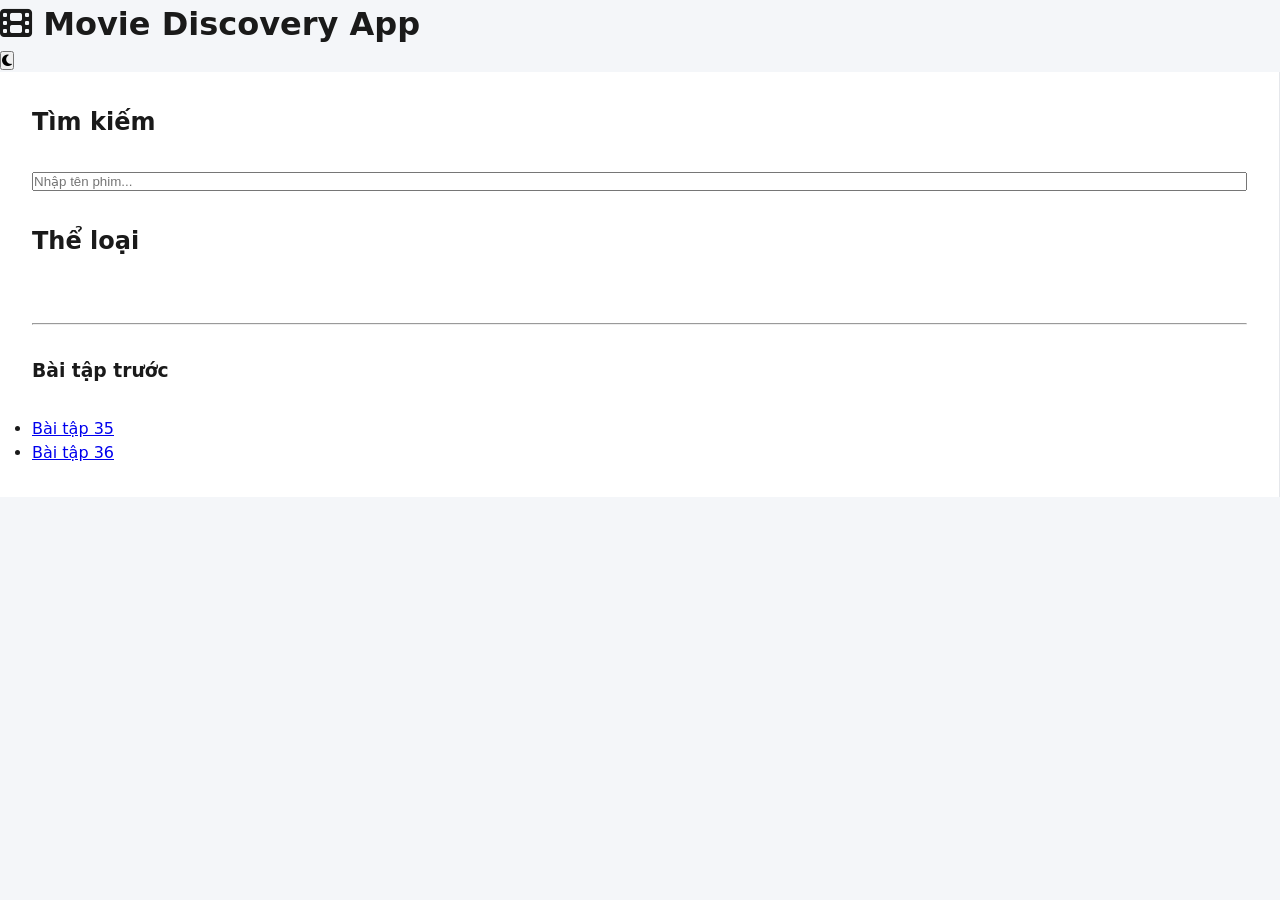
==== index.html @ 79644e48 "Update index.html" ====
<!DOCTYPE html>
<html lang="vi">
<head>
    <meta charset="UTF-8">
    <meta name="viewport" content="width=device-width, initial-scale=1.0">
    <title>Movie Discovery App</title>

    <link rel="stylesheet" href="css/style.css">

    <link rel="stylesheet"
        href="https://cdnjs.cloudflare.com/ajax/libs/font-awesome/6.6.0/css/all.min.css">
</head>
<body>

    <!-- Header -->
    <header>
        <h1><i class="fa-solid fa-film"></i> Movie Discovery App</h1>

        <button id="themeToggle">
            <i class="fa-solid fa-moon"></i>
        </button>
    </header>

    <!-- Layout -->
    <div class="container">

        <!-- Sidebar -->
        <aside class="sidebar">

            <h2>Tìm kiếm</h2>

            <input
                type="text"
                id="searchInput"
                placeholder="Nhập tên phim..."
            >

            <h2>Thể loại</h2>

            <div id="genreList">
                <!-- JS tự tạo checkbox -->
            </div>

            <hr>

            <h3>Bài tập trước</h3>

            <ul class="exercise-links">
                <li>
                    <a href="#" target="_blank">
                        Bài tập 35
                    </a>
                </li>

                <li>
                    <a href="#" target="_blank">
                        Bài tập 36
                    </a>
                </li>
            </ul>

        </aside>

        <!-- Main -->
        <main>

            <div id="movieContainer" class="movie-grid">

                <!-- JS render movie card -->

            </div>

        </main>

    </div>



    <!-- Modal -->

    <div id="movieModal" class="modal">

        <div class="modal-content">

            <span id="closeModal">&times;</span>

            <img
                id="modalPoster"
                src=""
                alt=""
            >

            <div class="modal-info">

                <h2 id="modalTitle"></h2>

                <p><strong>Năm:</strong> <span id="modalYear"></span></p>

                <p><strong>Thể loại:</strong> <span id="modalGenre"></span></p>

                <p><strong>Đạo diễn:</strong> <span id="modalDirector"></span></p>

                <p><strong>Diễn viên:</strong> <span id="modalActors"></span></p>

                <p id="modalDescription"></p>

            </div>

        </div>

    </div>



    <script src="js/app.js"></script>

</body>
</html>
---- css/style.css ----
:root {
    --bg-color: #f4f6f9;
    --card-bg: #ffffff;
    --text-color: #1a1a1a;
    --text-muted: #666666;
    --accent-color: #2563eb;
    --sidebar-bg: #ffffff;
    --border-color: #e5e7eb;
    --header-bg: #ffffff;
    --shadow: 0 4px 6px -1px rgba(0, 0, 0, 0.1), 0 2px 4px -1px rgba(0, 0, 0, 0.06);
    --modal-overlay: rgba(0, 0, 0, 0.5);
}

body.dark-mode {
    --bg-color: #0f172a;
    --card-bg: #1e293b;
    --text-color: #f8fafc;
    --text-muted: #94a3b8;
    --accent-color: #3b82f6;
    --sidebar-bg: #1e293b;
    --border-color: #334155;
    --header-bg: #1e293b;
    --shadow: 0 4px 6px -1px rgba(0, 0, 0, 0.5);
    --modal-overlay: rgba(0, 0, 0, 0.8);
}

* {
    box-sizing: border-box;
    margin: 0;
    padding: 0;
}

body {
    font-family: system-ui, -apple-system, BlinkMacSystemFont, 'Segoe UI', Roboto, Oxygen, Ubuntu, Cantarell, sans-serif;
    background-color: var(--bg-color);
    color: var(--text-color);
    transition: background-color 0.3s, color 0.3s;
    line-height: 1.5;
}

.app-header {
    background-color: var(--header-bg);
    border-bottom: 1px solid var(--border-color);
    position: sticky;
    top: 0;
    z-index: 10;
    padding: 1rem 2rem;
}

.header-container {
    display: flex;
    justify-content: space-between;
    align-items: center;
    max-width: 1400px;
    margin: 0 auto;
}

.logo {
    font-size: 1.5rem;
    font-weight: 700;
    color: var(--accent-color);
}

.mode-toggle {
    display: flex;
    align-items: center;
    gap: 0.5rem;
}

.mode-label {
    font-size: 0.875rem;
    font-weight: 500;
}

.switch {
    position: relative;
    display: inline-block;
    width: 48px;
    height: 24px;
}

.switch input {
    opacity: 0;
    width: 0;
    height: 0;
}

.slider {
    position: absolute;
    cursor: pointer;
    top: 0;
    left: 0;
    right: 0;
    bottom: 0;
    background-color: #cbd5e1;
    transition: .3s;
    border-radius: 24px;
}

.slider:before {
    position: absolute;
    content: "";
    height: 18px;
    width: 18px;
    left: 3px;
    bottom: 3px;
    background-color: white;
    transition: .3s;
    border-radius: 50%;
}

input:checked + .slider {
    background-color: var(--accent-color);
}

input:checked + .slider:before {
    transform: translateX(24px);
}

.app-container {
    display: grid;
    grid-template-columns: 300px 1fr;
    min-height: calc(100vh - 65px);
    max-width: 1400px;
    margin: 0 auto;
}

.sidebar {
    background-color: var(--sidebar-bg);
    border-right: 1px solid var(--border-color);
    padding: 2rem;
    display: flex;
    flex-direction: column;
    gap: 2rem;
}

.filter-section h3, .previous-assignments h3 {
    font-size: 1rem;
    margin-bottom: 0.75rem;
    font-weight: 600;
}

#search-input {
    width: 100%;
    padding: 0.75rem;
    border: 1px solid var(--border-color);
    border-radius: 0.5rem;
    background-color: var(--bg-color);
    color: var(--text-color);
    outline: none;
    font-size: 0.9rem;
}

#search-input:focus {
    border-color: var(--accent-color);
}

.checkbox-group {
    display: flex;
    flex-direction: column;
    gap: 0.5rem;
    max-height: 250px;
    overflow-y: auto;
}

.checkbox-label {
    display: flex;
    align-items: center;
    gap: 0.5rem;
    font-size: 0.9rem;
    cursor: pointer;
}

.checkbox-label input {
    cursor: pointer;
    width: 16px;
    height: 16px;
}

.previous-assignments {
    margin-top: auto;
    display: flex;
    flex-direction: column;
    gap: 0.5rem;
}

.btn-link {
    display: block;
    text-align: center;
    padding: 0.5rem;
    background-color: var(--bg-color);
    color: var(--text-color);
    text-decoration: none;
    border: 1px solid var(--border-color);
    border-radius: 0.25rem;
    font-size: 0.85rem;
    transition: all 0.2s;
}

.btn-link:hover {
    background-color: var(--accent-color);
    color: #ffffff;
    border-color: var(--accent-color);
}

.main-content {
    padding: 2rem;
}

.movies-grid {
    display: grid;
    grid-template-columns: repeat(auto-fill, minmax(220px, 1fr));
    gap: 2rem;
}

.movie-card {
    background-color: var(--card-bg);
    border-radius: 0.75rem;
    overflow: hidden;
    box-shadow: var(--shadow);
    cursor: pointer;
    transition: transform 0.3s ease, box-shadow 0.3s ease;
    display: flex;
    flex-direction: column;
}

.movie-card:hover {
    transform: translateY(-5px);
    box-shadow: 0 10px 15px -3px rgba(0, 0, 0, 0.1), 0 4px 6px -2px rgba(0, 0, 0, 0.05);
}

.movie-poster {
    width: 100%;
    height: 320px;
    object-fit: cover;
    background-color: #cbd5e1;
}

.movie-info {
    padding: 1rem;
    display: flex;
    flex-direction: column;
    flex-grow: 1;
}

.movie-title {
    font-size: 1rem;
    font-weight: 600;
    margin-bottom: 0.25rem;
    white-space: nowrap;
    overflow: hidden;
    text-overflow: ellipsis;
}

.movie-year {
    font-size: 0.85rem;
    color: var(--text-muted);
}

.modal {
    display: none;
    position: fixed;
    top: 0;
    left: 0;
    width: 100%;
    height: 100%;
    background-color: var(--modal-overlay);
    z-index: 100;
    justify-content: center;
    align-items: center;
    padding: 1rem;
}

.modal-content {
    background-color: var(--card-bg);
    color: var(--text-color);
    width: 100%;
    max-width: 650px;
    border-radius: 0.75rem;
    position: relative;
    box-shadow: var(--shadow);
    animation: fadeIn 0.3s ease;
    overflow: hidden;
}

@keyframes fadeIn {
    from { opacity: 0; transform: scale(0.95); }
    to { opacity: 1; transform: scale(1); }
}

.close-modal {
    position: absolute;
    top: 1rem;
    right: 1.25rem;
    font-size: 2rem;
    font-weight: 300;
    cursor: pointer;
    color: var(--text-muted);
    z-index: 1;
}

.close-modal:hover {
    color: var(--text-color);
}

.modal-body {
    display: grid;
    grid-template-columns: 220px 1fr;
    gap: 1.5rem;
    padding: 2rem;
}

.modal-poster {
    width: 100%;
    height: 330px;
    object-fit: cover;
    border-radius: 0.5rem;
}

.modal-details {
    display: flex;
    flex-direction: column;
    gap: 0.75rem;
}

.modal-title {
    font-size: 1.5rem;
    font-weight: 700;
}

.modal-meta {
    font-size: 0.9rem;
    color: var(--text-muted);
}

.modal-desc {
    font-size: 0.95rem;
    margin-top: 0.5rem;
}

.modal-field {
    font-size: 0.9rem;
}

.modal-field strong {
    color: var(--accent-color);
}

@media (max-width: 900px) {
    .app-container {
        grid-template-columns: 1fr;
    }
    .sidebar {
        border-right: none;
        border-bottom: 1px solid var(--border-color);
        padding: 1.5rem;
    }
}

@media (max-width: 600px) {
    .modal-body {
        grid-template-columns: 1fr;
        padding: 1.5rem;
    }
    .modal-poster {
        height: 250px;
    }
    .header-container {
        padding: 0.5rem 1rem;
    }
    .main-content {
        padding: 1rem;
    }
}
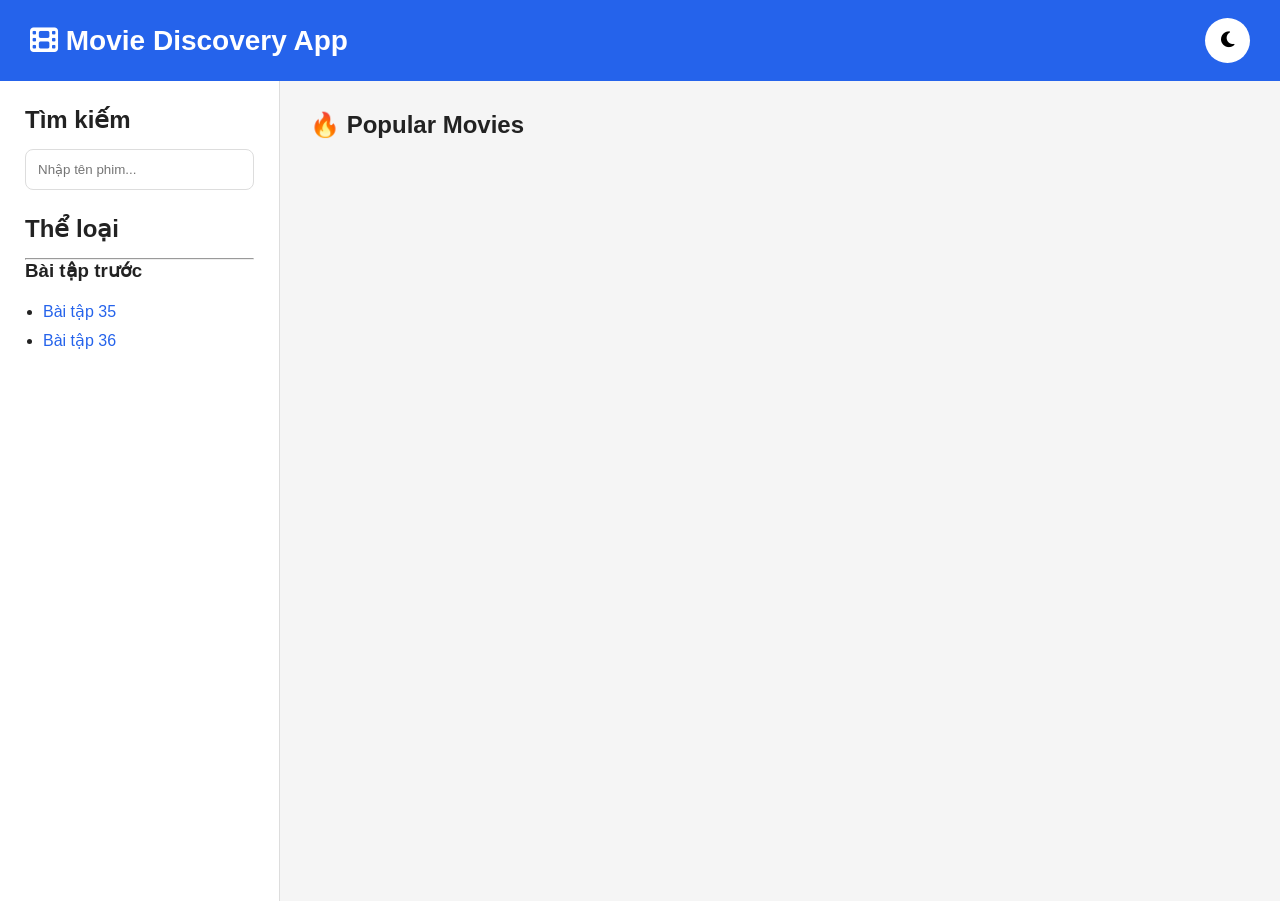
==== commit f6208172: "Update index.html" ====
--- a/index.html
+++ b/index.html
@@ -62,15 +62,17 @@
         </aside>
 
         <!-- Main -->
-        <main>
+<main>
 
-            <div id="movieContainer" class="movie-grid">
+    <h2 class="section-title">
+        🔥 Popular Movies
+    </h2>
 
-                <!-- JS render movie card -->
+    <div id="movieContainer" class="movie-grid">
 
-            </div>
+    </div>
 
-        </main>
+</main>
 
     </div>
 
--- a/css/style.css
+++ b/css/style.css
@@ -1,374 +1,365 @@
-:root {
-    --bg-color: #f4f6f9;
-    --card-bg: #ffffff;
-    --text-color: #1a1a1a;
-    --text-muted: #666666;
-    --accent-color: #2563eb;
-    --sidebar-bg: #ffffff;
-    --border-color: #e5e7eb;
-    --header-bg: #ffffff;
-    --shadow: 0 4px 6px -1px rgba(0, 0, 0, 0.1), 0 2px 4px -1px rgba(0, 0, 0, 0.06);
-    --modal-overlay: rgba(0, 0, 0, 0.5);
-}
-
-body.dark-mode {
-    --bg-color: #0f172a;
-    --card-bg: #1e293b;
-    --text-color: #f8fafc;
-    --text-muted: #94a3b8;
-    --accent-color: #3b82f6;
-    --sidebar-bg: #1e293b;
-    --border-color: #334155;
-    --header-bg: #1e293b;
-    --shadow: 0 4px 6px -1px rgba(0, 0, 0, 0.5);
-    --modal-overlay: rgba(0, 0, 0, 0.8);
-}
-
-* {
-    box-sizing: border-box;
-    margin: 0;
-    padding: 0;
-}
-
-body {
-    font-family: system-ui, -apple-system, BlinkMacSystemFont, 'Segoe UI', Roboto, Oxygen, Ubuntu, Cantarell, sans-serif;
-    background-color: var(--bg-color);
-    color: var(--text-color);
-    transition: background-color 0.3s, color 0.3s;
-    line-height: 1.5;
-}
-
-.app-header {
-    background-color: var(--header-bg);
-    border-bottom: 1px solid var(--border-color);
-    position: sticky;
-    top: 0;
-    z-index: 10;
-    padding: 1rem 2rem;
-}
-
-.header-container {
-    display: flex;
-    justify-content: space-between;
-    align-items: center;
-    max-width: 1400px;
-    margin: 0 auto;
-}
-
-.logo {
-    font-size: 1.5rem;
-    font-weight: 700;
-    color: var(--accent-color);
-}
-
-.mode-toggle {
-    display: flex;
-    align-items: center;
-    gap: 0.5rem;
-}
-
-.mode-label {
-    font-size: 0.875rem;
-    font-weight: 500;
-}
-
-.switch {
-    position: relative;
-    display: inline-block;
-    width: 48px;
-    height: 24px;
-}
-
-.switch input {
-    opacity: 0;
-    width: 0;
-    height: 0;
-}
-
-.slider {
-    position: absolute;
-    cursor: pointer;
-    top: 0;
-    left: 0;
-    right: 0;
-    bottom: 0;
-    background-color: #cbd5e1;
-    transition: .3s;
-    border-radius: 24px;
-}
-
-.slider:before {
-    position: absolute;
-    content: "";
-    height: 18px;
-    width: 18px;
-    left: 3px;
-    bottom: 3px;
-    background-color: white;
-    transition: .3s;
-    border-radius: 50%;
-}
-
-input:checked + .slider {
-    background-color: var(--accent-color);
-}
-
-input:checked + .slider:before {
-    transform: translateX(24px);
-}
-
-.app-container {
-    display: grid;
-    grid-template-columns: 300px 1fr;
-    min-height: calc(100vh - 65px);
-    max-width: 1400px;
-    margin: 0 auto;
-}
-
-.sidebar {
-    background-color: var(--sidebar-bg);
-    border-right: 1px solid var(--border-color);
-    padding: 2rem;
-    display: flex;
-    flex-direction: column;
-    gap: 2rem;
-}
-
-.filter-section h3, .previous-assignments h3 {
-    font-size: 1rem;
-    margin-bottom: 0.75rem;
-    font-weight: 600;
-}
-
-#search-input {
-    width: 100%;
-    padding: 0.75rem;
-    border: 1px solid var(--border-color);
-    border-radius: 0.5rem;
-    background-color: var(--bg-color);
-    color: var(--text-color);
-    outline: none;
-    font-size: 0.9rem;
-}
-
-#search-input:focus {
-    border-color: var(--accent-color);
-}
-
-.checkbox-group {
-    display: flex;
-    flex-direction: column;
-    gap: 0.5rem;
-    max-height: 250px;
-    overflow-y: auto;
-}
-
-.checkbox-label {
-    display: flex;
-    align-items: center;
-    gap: 0.5rem;
-    font-size: 0.9rem;
-    cursor: pointer;
-}
-
-.checkbox-label input {
-    cursor: pointer;
-    width: 16px;
-    height: 16px;
-}
-
-.previous-assignments {
-    margin-top: auto;
-    display: flex;
-    flex-direction: column;
-    gap: 0.5rem;
-}
-
-.btn-link {
-    display: block;
-    text-align: center;
-    padding: 0.5rem;
-    background-color: var(--bg-color);
-    color: var(--text-color);
-    text-decoration: none;
-    border: 1px solid var(--border-color);
-    border-radius: 0.25rem;
-    font-size: 0.85rem;
-    transition: all 0.2s;
-}
-
-.btn-link:hover {
-    background-color: var(--accent-color);
-    color: #ffffff;
-    border-color: var(--accent-color);
-}
-
-.main-content {
-    padding: 2rem;
-}
-
-.movies-grid {
-    display: grid;
-    grid-template-columns: repeat(auto-fill, minmax(220px, 1fr));
-    gap: 2rem;
-}
-
-.movie-card {
-    background-color: var(--card-bg);
-    border-radius: 0.75rem;
-    overflow: hidden;
-    box-shadow: var(--shadow);
-    cursor: pointer;
-    transition: transform 0.3s ease, box-shadow 0.3s ease;
-    display: flex;
-    flex-direction: column;
-}
-
-.movie-card:hover {
-    transform: translateY(-5px);
-    box-shadow: 0 10px 15px -3px rgba(0, 0, 0, 0.1), 0 4px 6px -2px rgba(0, 0, 0, 0.05);
-}
-
-.movie-poster {
-    width: 100%;
-    height: 320px;
-    object-fit: cover;
-    background-color: #cbd5e1;
-}
-
-.movie-info {
-    padding: 1rem;
-    display: flex;
-    flex-direction: column;
-    flex-grow: 1;
-}
-
-.movie-title {
-    font-size: 1rem;
-    font-weight: 600;
-    margin-bottom: 0.25rem;
-    white-space: nowrap;
-    overflow: hidden;
-    text-overflow: ellipsis;
-}
-
-.movie-year {
-    font-size: 0.85rem;
-    color: var(--text-muted);
-}
-
-.modal {
-    display: none;
-    position: fixed;
-    top: 0;
-    left: 0;
-    width: 100%;
-    height: 100%;
-    background-color: var(--modal-overlay);
-    z-index: 100;
-    justify-content: center;
-    align-items: center;
-    padding: 1rem;
-}
-
-.modal-content {
-    background-color: var(--card-bg);
-    color: var(--text-color);
-    width: 100%;
-    max-width: 650px;
-    border-radius: 0.75rem;
-    position: relative;
-    box-shadow: var(--shadow);
-    animation: fadeIn 0.3s ease;
-    overflow: hidden;
-}
-
-@keyframes fadeIn {
-    from { opacity: 0; transform: scale(0.95); }
-    to { opacity: 1; transform: scale(1); }
-}
-
-.close-modal {
-    position: absolute;
-    top: 1rem;
-    right: 1.25rem;
-    font-size: 2rem;
-    font-weight: 300;
-    cursor: pointer;
-    color: var(--text-muted);
-    z-index: 1;
-}
-
-.close-modal:hover {
-    color: var(--text-color);
-}
-
-.modal-body {
-    display: grid;
-    grid-template-columns: 220px 1fr;
-    gap: 1.5rem;
-    padding: 2rem;
-}
-
-.modal-poster {
-    width: 100%;
-    height: 330px;
-    object-fit: cover;
-    border-radius: 0.5rem;
-}
-
-.modal-details {
-    display: flex;
-    flex-direction: column;
-    gap: 0.75rem;
-}
-
-.modal-title {
-    font-size: 1.5rem;
-    font-weight: 700;
-}
-
-.modal-meta {
-    font-size: 0.9rem;
-    color: var(--text-muted);
-}
-
-.modal-desc {
-    font-size: 0.95rem;
-    margin-top: 0.5rem;
-}
-
-.modal-field {
-    font-size: 0.9rem;
-}
-
-.modal-field strong {
-    color: var(--accent-color);
-}
-
-@media (max-width: 900px) {
-    .app-container {
-        grid-template-columns: 1fr;
-    }
-    .sidebar {
-        border-right: none;
-        border-bottom: 1px solid var(--border-color);
-        padding: 1.5rem;
-    }
-}
-
-@media (max-width: 600px) {
-    .modal-body {
-        grid-template-columns: 1fr;
-        padding: 1.5rem;
-    }
-    .modal-poster {
-        height: 250px;
-    }
-    .header-container {
-        padding: 0.5rem 1rem;
-    }
-    .main-content {
-        padding: 1rem;
-    }
-}
+/* =========================
+   CSS VARIABLES
+========================= */
+
+:root{
+    --bg:#f5f5f5;
+    --card:#ffffff;
+    --text:#222;
+    --primary:#2563eb;
+    --border:#ddd;
+    --shadow:0 8px 20px rgba(0,0,0,.15);
+}
+
+body.dark-mode{
+    --bg:#111827;
+    --card:#1f2937;
+    --text:#f3f4f6;
+    --primary:#3b82f6;
+    --border:#374151;
+}
+
+/* =========================
+   RESET
+========================= */
+
+*{
+    margin:0;
+    padding:0;
+    box-sizing:border-box;
+    font-family:Arial,Helvetica,sans-serif;
+}
+
+body{
+    background:var(--bg);
+    color:var(--text);
+    transition:.3s;
+}
+
+/* =========================
+   HEADER
+========================= */
+
+header{
+    background:var(--primary);
+    color:white;
+    padding:18px 30px;
+
+    display:flex;
+    justify-content:space-between;
+    align-items:center;
+}
+
+header h1{
+    font-size:28px;
+}
+
+#themeToggle{
+    width:45px;
+    height:45px;
+
+    border:none;
+    border-radius:50%;
+
+    cursor:pointer;
+
+    font-size:18px;
+
+    background:white;
+}
+
+/* =========================
+   LAYOUT
+========================= */
+
+.container{
+
+    display:grid;
+
+    grid-template-columns:280px 1fr;
+
+    min-height:calc(100vh - 80px);
+
+}
+
+/* =========================
+   SIDEBAR
+========================= */
+
+.sidebar{
+
+    background:var(--card);
+
+    padding:25px;
+
+    border-right:1px solid var(--border);
+
+}
+
+.sidebar h2{
+
+    margin-bottom:15px;
+
+}
+
+.sidebar input{
+
+    width:100%;
+
+    padding:12px;
+
+    margin-bottom:25px;
+
+    border:1px solid var(--border);
+
+    border-radius:8px;
+
+}
+
+#genreList{
+
+    display:flex;
+
+    flex-direction:column;
+
+    gap:10px;
+
+}
+
+#genreList label{
+
+    cursor:pointer;
+
+}
+
+.exercise-links{
+
+    margin-top:20px;
+
+    padding-left:18px;
+
+}
+
+.exercise-links li{
+
+    margin:10px 0;
+
+}
+
+.exercise-links a{
+
+    color:var(--primary);
+
+    text-decoration:none;
+
+}
+
+/* =========================
+   MOVIE GRID
+========================= */
+
+main{
+
+    padding:30px;
+
+}
+
+.movie-grid{
+
+    display:grid;
+
+    grid-template-columns:repeat(auto-fill,minmax(220px,1fr));
+
+    gap:25px;
+
+}
+
+/* =========================
+   CARD
+========================= */
+
+.movie-card{
+
+    background:var(--card);
+
+    border-radius:12px;
+
+    overflow:hidden;
+
+    cursor:pointer;
+
+    box-shadow:var(--shadow);
+
+    transition:.3s;
+
+}
+
+.movie-card:hover{
+
+    transform:translateY(-8px) scale(1.03);
+
+}
+
+.movie-card img{
+
+    width:100%;
+
+    height:320px;
+
+    object-fit:cover;
+
+}
+
+.movie-info{
+
+    padding:15px;
+
+}
+
+.movie-info h3{
+
+    margin-bottom:10px;
+
+}
+
+.movie-info p{
+
+    color:gray;
+
+}
+
+/* =========================
+   MODAL
+========================= */
+
+.modal{
+
+    display:none;
+
+    position:fixed;
+
+    inset:0;
+
+    background:rgba(0,0,0,.7);
+
+    justify-content:center;
+
+    align-items:center;
+
+    padding:20px;
+
+}
+
+.modal-content{
+
+    background:var(--card);
+
+    width:900px;
+
+    max-width:100%;
+
+    display:grid;
+
+    grid-template-columns:300px 1fr;
+
+    gap:25px;
+
+    padding:25px;
+
+    border-radius:12px;
+
+    position:relative;
+
+}
+
+.modal-content img{
+
+    width:100%;
+
+    border-radius:10px;
+
+}
+
+.modal-info{
+
+    line-height:1.8;
+
+}
+
+#closeModal{
+
+    position:absolute;
+
+    top:12px;
+
+    right:20px;
+
+    font-size:35px;
+
+    cursor:pointer;
+
+}
+
+/* =========================
+   RESPONSIVE
+========================= */
+
+@media(max-width:900px){
+
+.container{
+
+grid-template-columns:1fr;
+
+}
+
+.sidebar{
+
+border-right:none;
+
+border-bottom:1px solid var(--border);
+
+}
+
+.modal-content{
+
+grid-template-columns:1fr;
+
+}
+
+.modal-content img{
+
+max-width:260px;
+
+margin:auto;
+
+}
+
+}
+
+@media(max-width:600px){
+
+header{
+
+padding:15px;
+
+}
+
+header h1{
+
+font-size:20px;
+
+}
+
+.movie-grid{
+
+grid-template-columns:1fr;
+
+}
+
+.movie-card img{
+
+height:280px;
+
+}
+
+}
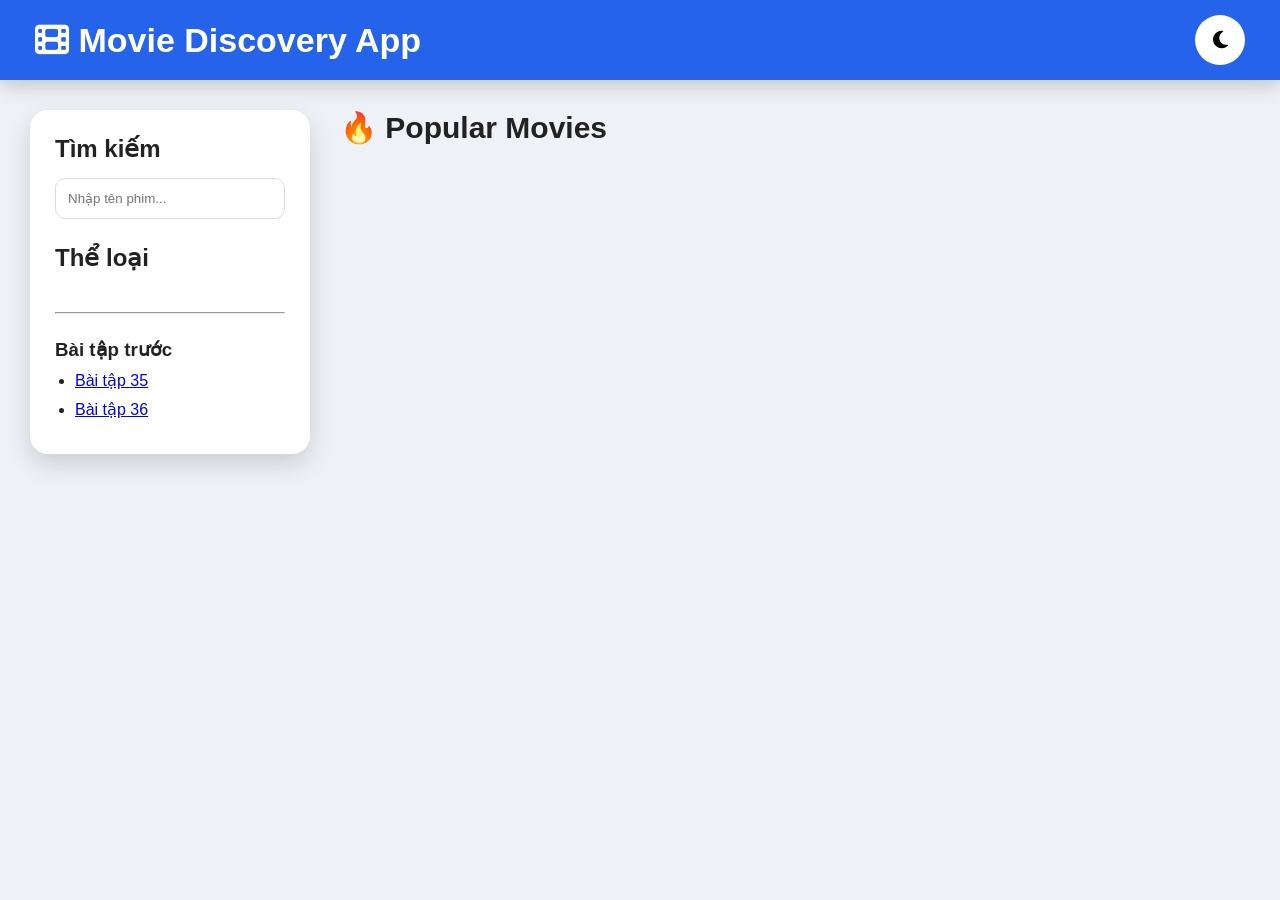
==== commit 6f8556af: "Update index.html" ====
--- a/index.html
+++ b/index.html
@@ -7,21 +7,25 @@
 
     <link rel="stylesheet" href="css/style.css">
 
+    <!-- Font Awesome -->
     <link rel="stylesheet"
-        href="https://cdnjs.cloudflare.com/ajax/libs/font-awesome/6.6.0/css/all.min.css">
+          href="https://cdnjs.cloudflare.com/ajax/libs/font-awesome/6.6.0/css/all.min.css">
 </head>
 <body>
 
     <!-- Header -->
     <header>
-        <h1><i class="fa-solid fa-film"></i> Movie Discovery App</h1>
+        <h1>
+            <i class="fa-solid fa-film"></i>
+            Movie Discovery App
+        </h1>
 
         <button id="themeToggle">
             <i class="fa-solid fa-moon"></i>
         </button>
     </header>
 
-    <!-- Layout -->
+    <!-- Main Layout -->
     <div class="container">
 
         <!-- Sidebar -->
@@ -41,7 +45,7 @@
                 <!-- JS tự tạo checkbox -->
             </div>
 
-            <hr>
+            <hr style="margin:25px 0;">
 
             <h3>Bài tập trước</h3>
 
@@ -62,24 +66,22 @@
         </aside>
 
         <!-- Main -->
-<main>
+        <main>
 
-    <h2 class="section-title">
-        🔥 Popular Movies
-    </h2>
+            <h2 class="section-title">
+                🔥 Popular Movies
+            </h2>
 
-    <div id="movieContainer" class="movie-grid">
+            <div
+                id="movieContainer"
+                class="movie-grid">
+            </div>
+
+        </main>
 
     </div>
 
-</main>
-
-    </div>
-
-
-
     <!-- Modal -->
-
     <div id="movieModal" class="modal">
 
         <div class="modal-content">
@@ -89,20 +91,32 @@
             <img
                 id="modalPoster"
                 src=""
-                alt=""
+                alt="Movie Poster"
             >
 
             <div class="modal-info">
 
                 <h2 id="modalTitle"></h2>
 
-                <p><strong>Năm:</strong> <span id="modalYear"></span></p>
+                <p>
+                    <strong>Năm:</strong>
+                    <span id="modalYear"></span>
+                </p>
 
-                <p><strong>Thể loại:</strong> <span id="modalGenre"></span></p>
+                <p>
+                    <strong>Thể loại:</strong>
+                    <span id="modalGenre"></span>
+                </p>
 
-                <p><strong>Đạo diễn:</strong> <span id="modalDirector"></span></p>
+                <p>
+                    <strong>Đạo diễn:</strong>
+                    <span id="modalDirector"></span>
+                </p>
 
-                <p><strong>Diễn viên:</strong> <span id="modalActors"></span></p>
+                <p>
+                    <strong>Diễn viên:</strong>
+                    <span id="modalActors"></span>
+                </p>
 
                 <p id="modalDescription"></p>
 
@@ -112,8 +126,6 @@
 
     </div>
 
-
-
     <script src="js/app.js"></script>
 
 </body>
--- a/css/style.css
+++ b/css/style.css
@@ -1,33 +1,29 @@
-/* =========================
-   CSS VARIABLES
-========================= */
-
-:root{
-    --bg:#f5f5f5;
-    --card:#ffffff;
-    --text:#222;
-    --primary:#2563eb;
-    --border:#ddd;
-    --shadow:0 8px 20px rgba(0,0,0,.15);
-}
-
-body.dark-mode{
-    --bg:#111827;
-    --card:#1f2937;
-    --text:#f3f4f6;
-    --primary:#3b82f6;
-    --border:#374151;
-}
-
-/* =========================
+/* ===========================
    RESET
-========================= */
+=========================== */
 
 *{
     margin:0;
     padding:0;
     box-sizing:border-box;
-    font-family:Arial,Helvetica,sans-serif;
+    font-family:'Segoe UI',sans-serif;
+}
+
+:root{
+    --bg:#eef2f7;
+    --card:#ffffff;
+    --text:#222;
+    --primary:#2563eb;
+    --border:#dcdcdc;
+    --shadow:0 10px 25px rgba(0,0,0,.15);
+}
+
+body.dark-mode{
+    --bg:#0f172a;
+    --card:#1e293b;
+    --text:#f8fafc;
+    --primary:#3b82f6;
+    --border:#334155;
 }
 
 body{
@@ -36,41 +32,59 @@
     transition:.3s;
 }
 
-/* =========================
-   HEADER
-========================= */
+/* ===========================
+HEADER
+=========================== */
 
 header{
+
+    height:80px;
+
     background:var(--primary);
+
     color:white;
-    padding:18px 30px;
 
     display:flex;
+
     justify-content:space-between;
+
     align-items:center;
+
+    padding:0 35px;
+
+    box-shadow:0 5px 20px rgba(0,0,0,.2);
+
 }
 
 header h1{
-    font-size:28px;
+
+    font-size:34px;
+
+    font-weight:bold;
+
 }
 
 #themeToggle{
-    width:45px;
-    height:45px;
+
+    width:50px;
+
+    height:50px;
 
     border:none;
+
     border-radius:50%;
 
     cursor:pointer;
 
-    font-size:18px;
+    font-size:20px;
 
     background:white;
-}
-
-/* =========================
-   LAYOUT
-========================= */
+
+}
+
+/* ===========================
+LAYOUT
+=========================== */
 
 .container{
 
@@ -78,13 +92,15 @@
 
     grid-template-columns:280px 1fr;
 
-    min-height:calc(100vh - 80px);
-
-}
-
-/* =========================
-   SIDEBAR
-========================= */
+    gap:30px;
+
+    padding:30px;
+
+}
+
+/* ===========================
+SIDEBAR
+=========================== */
 
 .sidebar{
 
@@ -92,7 +108,11 @@
 
     padding:25px;
 
-    border-right:1px solid var(--border);
+    border-radius:18px;
+
+    box-shadow:var(--shadow);
+
+    height:fit-content;
 
 }
 
@@ -108,12 +128,12 @@
 
     padding:12px;
 
+    border-radius:10px;
+
+    border:1px solid var(--border);
+
     margin-bottom:25px;
 
-    border:1px solid var(--border);
-
-    border-radius:8px;
-
 }
 
 #genreList{
@@ -122,7 +142,9 @@
 
     flex-direction:column;
 
-    gap:10px;
+    gap:12px;
+
+    margin-bottom:25px;
 
 }
 
@@ -134,9 +156,7 @@
 
 .exercise-links{
 
-    margin-top:20px;
-
-    padding-left:18px;
+    margin-left:20px;
 
 }
 
@@ -146,220 +166,202 @@
 
 }
 
-.exercise-links a{
-
-    color:var(--primary);
-
-    text-decoration:none;
-
-}
-
-/* =========================
-   MOVIE GRID
-========================= */
-
-main{
+/* ===========================
+MAIN
+=========================== */
+
+.section-title{
+
+    margin-bottom:25px;
+
+    font-size:30px;
+
+    font-weight:bold;
+
+}
+
+.movie-grid{
+
+    display:grid;
+
+    grid-template-columns:repeat(auto-fill,minmax(240px,1fr));
+
+    gap:30px;
+
+}
+
+/* ===========================
+CARD
+=========================== */
+
+.movie-card{
+
+    background:var(--card);
+
+    border-radius:18px;
+
+    overflow:hidden;
+
+    cursor:pointer;
+
+    box-shadow:var(--shadow);
+
+    transition:.35s;
+
+}
+
+.movie-card:hover{
+
+    transform:translateY(-10px);
+
+}
+
+.movie-card img{
+
+    width:100%;
+
+    height:340px;
+
+    object-fit:cover;
+
+}
+
+.movie-info{
+
+    padding:18px;
+
+}
+
+.movie-info h3{
+
+    margin-bottom:10px;
+
+    font-size:22px;
+
+}
+
+.movie-info p{
+
+    color:gray;
+
+}
+
+/* ===========================
+MODAL
+=========================== */
+
+.modal{
+
+    display:none;
+
+    position:fixed;
+
+    inset:0;
+
+    background:rgba(0,0,0,.75);
+
+    justify-content:center;
+
+    align-items:center;
+
+    z-index:999;
+
+}
+
+.modal-content{
+
+    width:900px;
+
+    max-width:95%;
+
+    background:var(--card);
+
+    border-radius:20px;
+
+    display:grid;
+
+    grid-template-columns:320px 1fr;
+
+    gap:25px;
 
     padding:30px;
 
+    position:relative;
+
+}
+
+.modal-content img{
+
+    width:100%;
+
+    border-radius:15px;
+
+}
+
+.modal-info{
+
+    line-height:2;
+
+}
+
+#closeModal{
+
+    position:absolute;
+
+    right:25px;
+
+    top:15px;
+
+    font-size:40px;
+
+    cursor:pointer;
+
+}
+
+/* ===========================
+RESPONSIVE
+=========================== */
+
+@media(max-width:900px){
+
+.container{
+
+grid-template-columns:1fr;
+
+}
+
+.modal-content{
+
+grid-template-columns:1fr;
+
+}
+
+}
+
+@media(max-width:600px){
+
+header{
+
+padding:20px;
+
+}
+
+header h1{
+
+font-size:24px;
+
 }
 
 .movie-grid{
 
-    display:grid;
-
-    grid-template-columns:repeat(auto-fill,minmax(220px,1fr));
-
-    gap:25px;
-
-}
-
-/* =========================
-   CARD
-========================= */
-
-.movie-card{
-
-    background:var(--card);
-
-    border-radius:12px;
-
-    overflow:hidden;
-
-    cursor:pointer;
-
-    box-shadow:var(--shadow);
-
-    transition:.3s;
-
-}
-
-.movie-card:hover{
-
-    transform:translateY(-8px) scale(1.03);
+grid-template-columns:1fr;
 
 }
 
 .movie-card img{
 
-    width:100%;
-
-    height:320px;
-
-    object-fit:cover;
-
-}
-
-.movie-info{
-
-    padding:15px;
-
-}
-
-.movie-info h3{
-
-    margin-bottom:10px;
-
-}
-
-.movie-info p{
-
-    color:gray;
-
-}
-
-/* =========================
-   MODAL
-========================= */
-
-.modal{
-
-    display:none;
-
-    position:fixed;
-
-    inset:0;
-
-    background:rgba(0,0,0,.7);
-
-    justify-content:center;
-
-    align-items:center;
-
-    padding:20px;
-
-}
-
-.modal-content{
-
-    background:var(--card);
-
-    width:900px;
-
-    max-width:100%;
-
-    display:grid;
-
-    grid-template-columns:300px 1fr;
-
-    gap:25px;
-
-    padding:25px;
-
-    border-radius:12px;
-
-    position:relative;
-
-}
-
-.modal-content img{
-
-    width:100%;
-
-    border-radius:10px;
-
-}
-
-.modal-info{
-
-    line-height:1.8;
-
-}
-
-#closeModal{
-
-    position:absolute;
-
-    top:12px;
-
-    right:20px;
-
-    font-size:35px;
-
-    cursor:pointer;
-
-}
-
-/* =========================
-   RESPONSIVE
-========================= */
-
-@media(max-width:900px){
-
-.container{
-
-grid-template-columns:1fr;
-
-}
-
-.sidebar{
-
-border-right:none;
-
-border-bottom:1px solid var(--border);
-
-}
-
-.modal-content{
-
-grid-template-columns:1fr;
-
-}
-
-.modal-content img{
-
-max-width:260px;
-
-margin:auto;
-
-}
-
-}
-
-@media(max-width:600px){
-
-header{
-
-padding:15px;
-
-}
-
-header h1{
-
-font-size:20px;
-
-}
-
-.movie-grid{
-
-grid-template-columns:1fr;
-
-}
-
-.movie-card img{
-
-height:280px;
-
-}
-
-}
+height:300px;
+
+}
+
+}
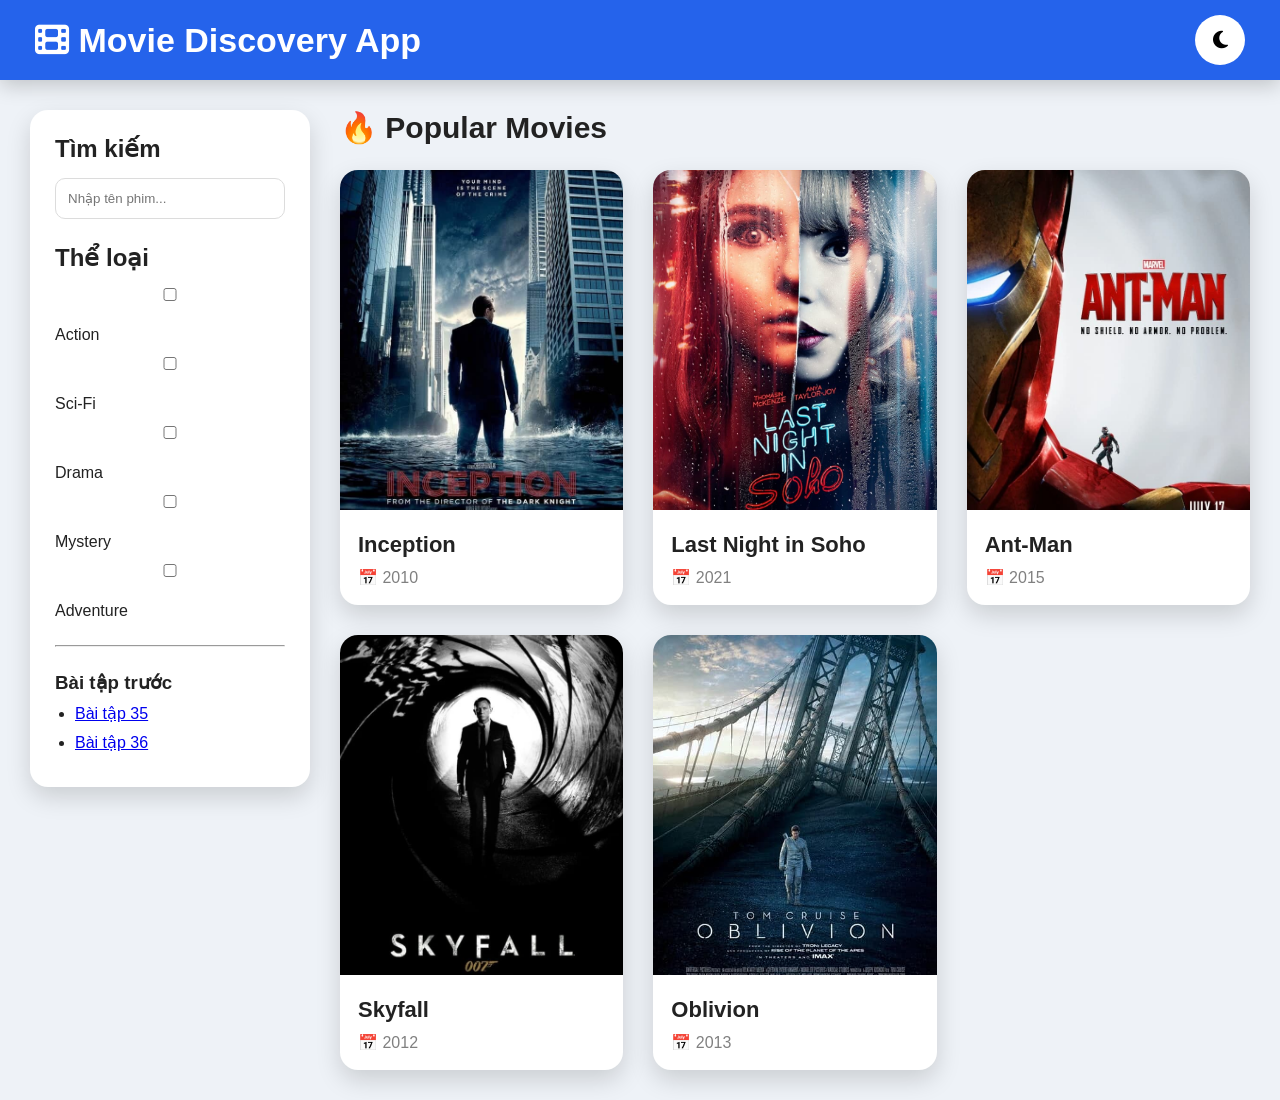
==== commit 9ccbd846: "Update index.html" ====
--- a/index.html
+++ b/index.html
@@ -57,7 +57,7 @@
                 </li>
 
                 <li>
-                    <a href="#" target="_blank">
+                    <a href="https://glittery-starburst-741f63.netlify.app/" target="_blank">
                         Bài tập 36
                     </a>
                 </li>
